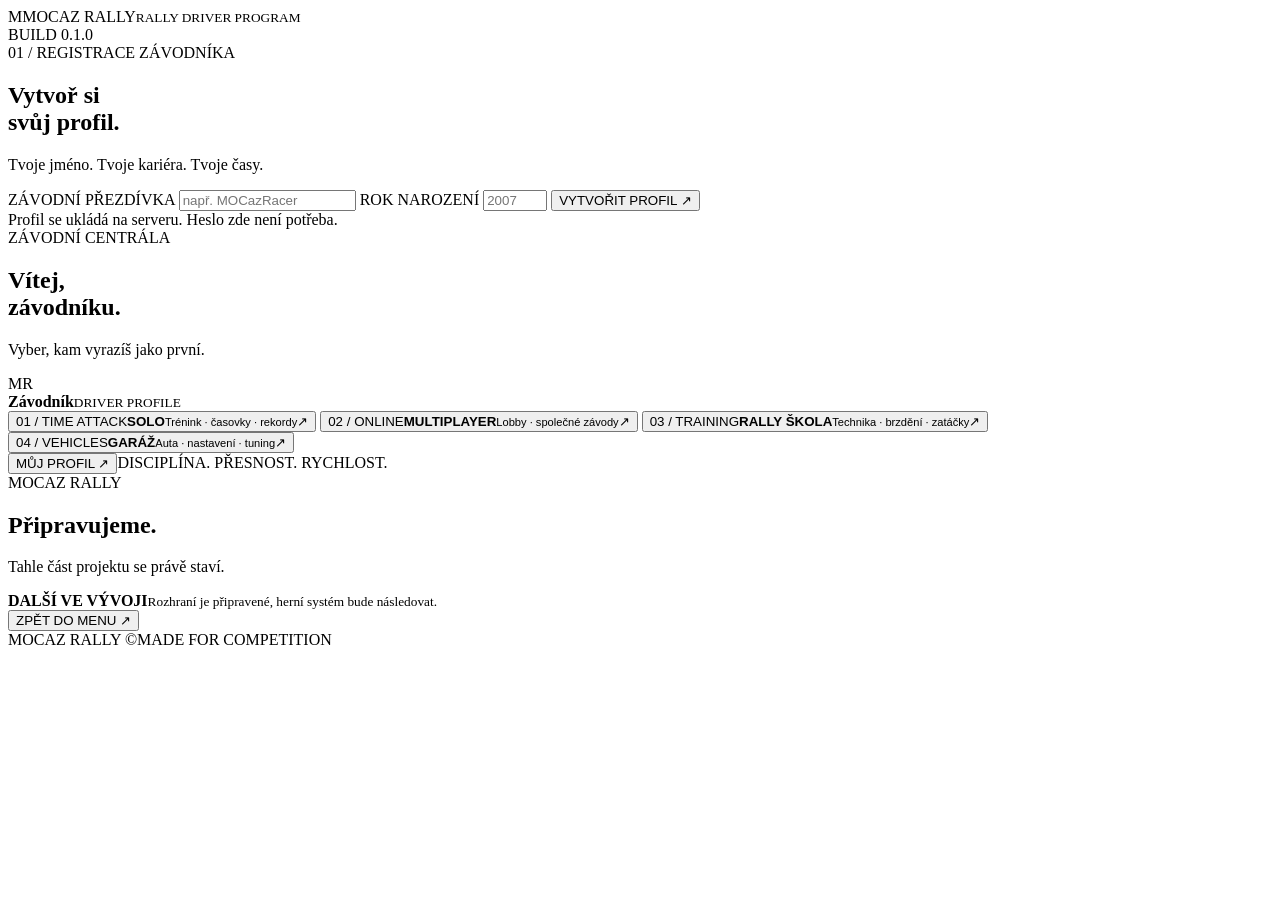
==== mta/mocaz_rally/ui/index.html @ 183ad8dd "Add Mocaz Rally profile and game mode interface" ====
<!doctype html>
<html lang="cs">
<head>
  <meta charset="utf-8">
  <meta name="viewport" content="width=device-width, initial-scale=1">
  <title>Mocaz Rally</title>
  <link rel="stylesheet" href="style.css">
</head>
<body>
  <div class="grain"></div>
  <main class="shell">
    <header class="topbar">
      <div class="brand"><span class="brand-mark">M</span><span>MOCAZ<span class="red"> RALLY</span><small>RALLY DRIVER PROGRAM</small></span></div>
      <div class="version" id="version">BUILD 0.1.0</div>
    </header>
    <section id="notice" class="notice hidden"></section>
    <section id="create" class="screen">
      <div class="eyebrow">01 / REGISTRACE ZÁVODNÍKA</div>
      <h1>Vytvoř si<br><span class="red">svůj profil.</span></h1>
      <p class="lead">Tvoje jméno. Tvoje kariéra. Tvoje časy.</p>
      <form id="profileForm">
        <label for="nickname">ZÁVODNÍ PŘEZDÍVKA</label>
        <input id="nickname" maxlength="24" minlength="3" placeholder="např. MOCazRacer" required>
        <label for="birthYear">ROK NAROZENÍ</label>
        <input id="birthYear" type="number" min="1900" max="2026" placeholder="2007" required>
        <button class="primary" type="submit">VYTVOŘIT PROFIL <span>↗</span></button>
      </form>
      <div class="footnote">Profil se ukládá na serveru. Heslo zde není potřeba.</div>
    </section>
    <section id="main" class="screen hidden">
      <div class="welcome"><div><div class="eyebrow">ZÁVODNÍ CENTRÁLA</div><h1>Vítej,<br><span class="red" id="welcomeName">závodníku.</span></h1><p class="lead">Vyber, kam vyrazíš jako první.</p></div><div class="profile-chip"><div class="avatar">MR</div><div><b id="profileName">Závodník</b><small id="profileMeta">DRIVER PROFILE</small></div></div></div>
      <div class="menu-grid">
        <button class="menu-card featured" data-action="solo"><span class="card-index">01 / TIME ATTACK</span><b>SOLO</b><small>Trénink · časovky · rekordy</small><span class="arrow">↗</span></button>
        <button class="menu-card" data-action="multiplayer"><span class="card-index">02 / ONLINE</span><b>MULTIPLAYER</b><small>Lobby · společné závody</small><span class="arrow">↗</span></button>
        <button class="menu-card" data-action="school"><span class="card-index">03 / TRAINING</span><b>RALLY ŠKOLA</b><small>Technika · brzdění · zatáčky</small><span class="arrow">↗</span></button>
        <button class="menu-card" data-action="garage"><span class="card-index">04 / VEHICLES</span><b>GARÁŽ</b><small>Auta · nastavení · tuning</small><span class="arrow">↗</span></button>
      </div>
      <footer class="main-footer"><button class="text-button" data-action="profile">MŮJ PROFIL ↗</button><span>DISCIPLÍNA. PŘESNOST. RYCHLOST.</span></footer>
    </section>
    <section id="section" class="screen hidden">
      <div class="eyebrow" id="sectionTag">MOCAZ RALLY</div>
      <h1 id="sectionTitle">Připravujeme.</h1>
      <p class="lead" id="sectionText">Tahle část projektu se právě staví.</p>
      <div class="coming"><span class="pulse"></span><div><b>DALŠÍ VE VÝVOJI</b><small>Rozhraní je připravené, herní systém bude následovat.</small></div></div>
      <button class="primary back" id="backButton">ZPĚT DO MENU <span>↗</span></button>
    </section>
    <div class="bottomline"><span>MOCAZ RALLY ©</span><span>MADE FOR COMPETITION</span></div>
  </main>
  <script src="app.js"></script>
</body>
</html>
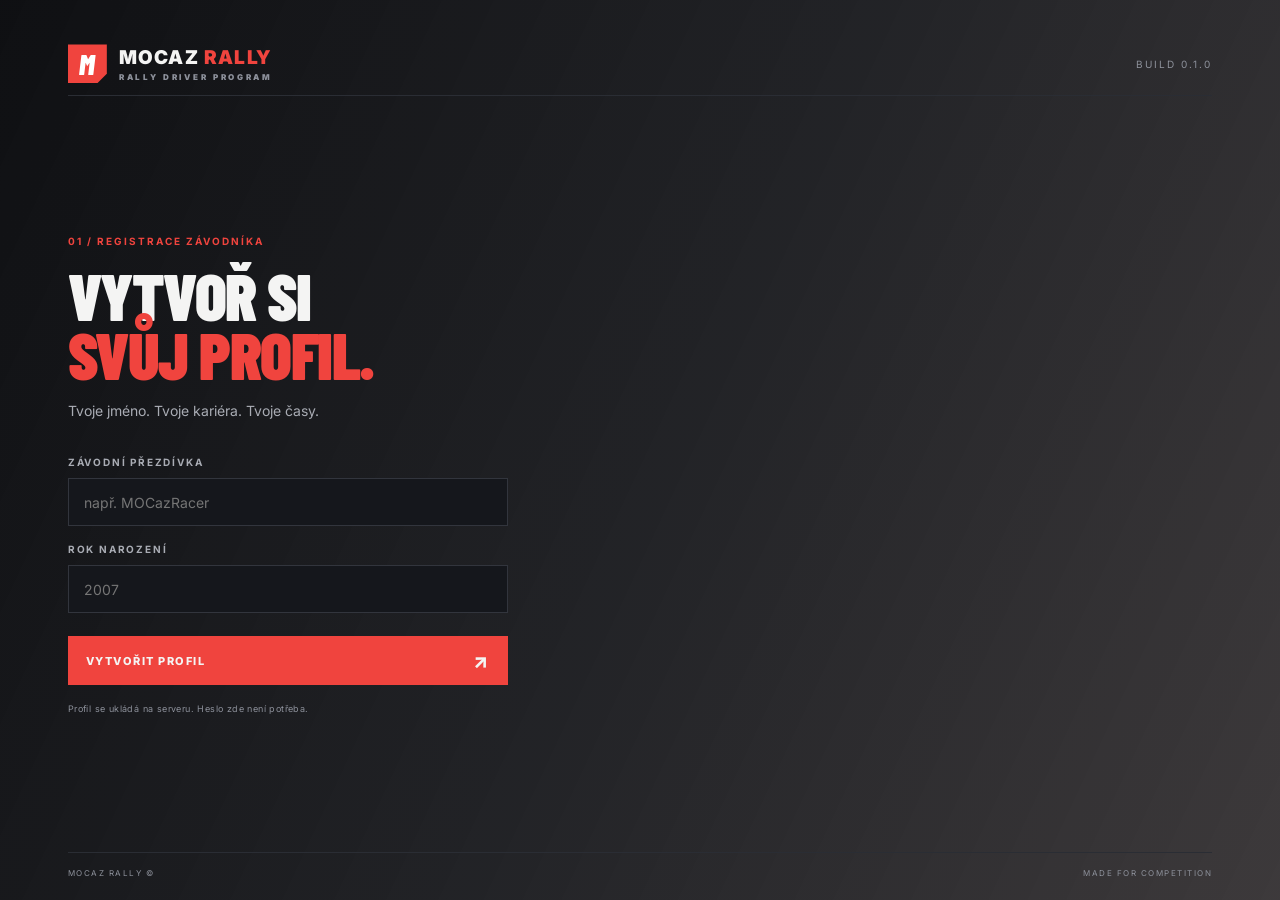
==== commit 5801cb35: "Add driver identity selection screen" ====
--- a/mta/mocaz_rally/ui/index.html
+++ b/mta/mocaz_rally/ui/index.html
@@ -27,6 +27,16 @@
       </form>
       <div class="footnote">Profil se ukládá na serveru. Heslo zde není potřeba.</div>
     </section>
+    <section id="driver" class="screen hidden">
+      <div class="eyebrow">02 / VÝBĚR ZÁVODNÍKA</div>
+      <h1>Jaký bude<br><span class="red">tvůj styl?</span></h1>
+      <p class="lead">Vyber si svou první závodnickou identitu.</p>
+      <div class="driver-grid">
+        <button class="driver-card" data-driver="rookie"><span class="number">01</span><b>ROOKIE</b><small>Začínám od nuly</small></button>
+        <button class="driver-card" data-driver="technician"><span class="number">02</span><b>TECHNIK</b><small>Čistota a nastavení</small></button>
+        <button class="driver-card" data-driver="showman"><span class="number">03</span><b>SHOWMAN</b><small>Jízda na hraně</small></button>
+      </div>
+    </section>
     <section id="main" class="screen hidden">
       <div class="welcome"><div><div class="eyebrow">ZÁVODNÍ CENTRÁLA</div><h1>Vítej,<br><span class="red" id="welcomeName">závodníku.</span></h1><p class="lead">Vyber, kam vyrazíš jako první.</p></div><div class="profile-chip"><div class="avatar">MR</div><div><b id="profileName">Závodník</b><small id="profileMeta">DRIVER PROFILE</small></div></div></div>
       <div class="menu-grid">
--- a/mta/mocaz_rally/ui/style.css
+++ b/mta/mocaz_rally/ui/style.css
@@ -0,0 +1,3 @@
+@import url('https://fonts.googleapis.com/css2?family=Barlow+Condensed:wght@400;500;600;700;800;900&family=Inter:wght@400;500;600;700&display=swap');
+:root{--bg:#0b0c0f;--panel:#14161b;--line:#2a2d34;--red:#f0443e;--white:#f4f4f3;--muted:#8d919b}
+*{box-sizing:border-box}html,body{margin:0;width:100%;height:100%;overflow:hidden;background:transparent;color:var(--white);font-family:Inter,Arial,sans-serif}.grain{position:fixed;inset:0;pointer-events:none;background:linear-gradient(115deg,rgba(7,8,11,.97),rgba(10,11,15,.90) 52%,rgba(18,14,16,.82));z-index:0}.shell{position:relative;z-index:1;width:100%;height:100%;padding:3.6vh 5.3vw 2.4vh;display:flex;flex-direction:column}.topbar{height:64px;display:flex;align-items:center;justify-content:space-between;border-bottom:1px solid var(--line);flex-shrink:0}.brand{display:flex;align-items:center;gap:12px;font-size:19px;font-weight:900;letter-spacing:1.2px}.brand-mark{display:grid;place-items:center;width:39px;height:39px;background:var(--red);color:white;font-family:'Barlow Condensed',sans-serif;font-size:28px;font-style:italic;clip-path:polygon(0 0,100% 0,100% 75%,75% 100%,0 100%)}.brand small{display:block;font-size:8px;letter-spacing:2.7px;color:var(--muted);margin-top:3px}.red{color:var(--red)}.version,.eyebrow,.card-index,.bottomline,.footnote{font-size:10px;letter-spacing:2px;color:var(--muted)}.screen{width:100%;max-width:1150px;margin:auto;animation:appear .25s ease}.hidden{display:none!important}.eyebrow{color:var(--red);font-weight:700;margin-bottom:18px}h1{font-family:'Barlow Condensed',Impact,sans-serif;font-size:clamp(50px,7.3vh,86px);line-height:.91;letter-spacing:-1.5px;text-transform:uppercase;margin:0 0 18px;font-weight:900}.lead{color:#a9acb4;font-size:14px;margin:0 0 30px}form{width:min(440px,100%);display:flex;flex-direction:column;gap:10px}label{font-size:10px;letter-spacing:1.8px;font-weight:700;color:#a9acb4;margin-top:7px}input{height:48px;background:#15171c;border:1px solid #32353d;color:white;padding:0 15px;font:14px Inter,Arial;outline:none}input:focus{border-color:var(--red)}button{font-family:Inter,Arial;cursor:pointer;color:var(--white)}.primary{margin-top:13px;height:49px;background:var(--red);border:0;padding:0 18px;text-align:left;font-weight:800;font-size:11px;letter-spacing:1.5px;display:flex;justify-content:space-between;align-items:center}.primary span{font-size:20px}.primary:hover{background:#ff5b53}.footnote{font-size:9px;letter-spacing:.4px;margin-top:18px}.menu-grid{display:grid;grid-template-columns:repeat(2,minmax(0,1fr));gap:12px}.menu-card{position:relative;text-align:left;background:rgba(20,22,27,.88);border:1px solid var(--line);padding:22px 24px;min-height:145px;transition:.15s}.menu-card:hover{border-color:var(--red);transform:translateY(-2px)}.welcome{display:flex;justify-content:space-between;align-items:end;gap:24px;margin-bottom:30px}.welcome h1{font-size:clamp(46px,6.3vh,72px)}.welcome .lead{margin-bottom:0}.profile-chip{display:flex;align-items:center;gap:12px;padding:12px 15px;border:1px solid var(--line);background:rgba(20,22,27,.8);min-width:220px}.avatar{width:38px;height:38px;display:grid;place-items:center;background:#272a31;color:var(--red);font-weight:900}.profile-chip b,.profile-chip small{display:block}.profile-chip b{font-size:12px}.profile-chip small{font-size:9px;color:var(--muted);letter-spacing:1px;margin-top:5px}.card-index{display:block;font-size:9px;margin-bottom:16px}.menu-card b{display:block;font-family:'Barlow Condensed',Impact,sans-serif;font-size:30px;letter-spacing:.7px}.menu-card small{display:block;color:var(--muted);font-size:11px;margin-top:8px}.menu-card.featured{background:linear-gradient(110deg,rgba(240,68,62,.16),rgba(20,22,27,.93) 70%);border-color:#6a302f}.arrow{position:absolute;right:22px;top:21px;color:var(--red);font-size:21px}.main-footer{display:flex;justify-content:space-between;align-items:center;margin-top:22px}.text-button{border:0;background:transparent;color:var(--white);font-size:10px;font-weight:700;letter-spacing:1.5px;padding:8px 0}.text-button:hover{color:var(--red)}.main-footer>span{font-size:9px;letter-spacing:1.5px;color:#686d77}.bottomline{height:26px;display:flex;justify-content:space-between;align-items:end;border-top:1px solid var(--line);font-size:8px;letter-spacing:1.5px}.coming{display:flex;gap:14px;align-items:center;border:1px solid var(--line);background:rgba(20,22,27,.7);padding:20px;width:min(520px,100%);margin:30px 0}.coming b,.coming small{display:block}.coming b{font-size:10px;letter-spacing:1.5px}.coming small{font-size:11px;color:var(--muted);margin-top:6px}.pulse{width:9px;height:9px;border-radius:50%;background:var(--red);box-shadow:0 0 16px #f0443e}.back{width:min(260px,100%)}.notice{position:fixed;z-index:5;top:85px;left:50%;transform:translateX(-50%);background:#321c1d;border:1px solid #8b3835;padding:13px 18px;font-size:12px;max-width:80%;box-shadow:0 12px 35px #0008}@keyframes appear{from{opacity:0;transform:translateY(6px)}to{opacity:1;transform:translateY(0)}}@media(max-width:850px){.shell{padding:2vh 4vw 1.8vh}.menu-grid{gap:8px}.menu-card{padding:15px;min-height:125px}.menu-card b{font-size:23px}.welcome{align-items:start;flex-direction:column}.profile-chip{display:none}.bottomline{font-size:7px}}
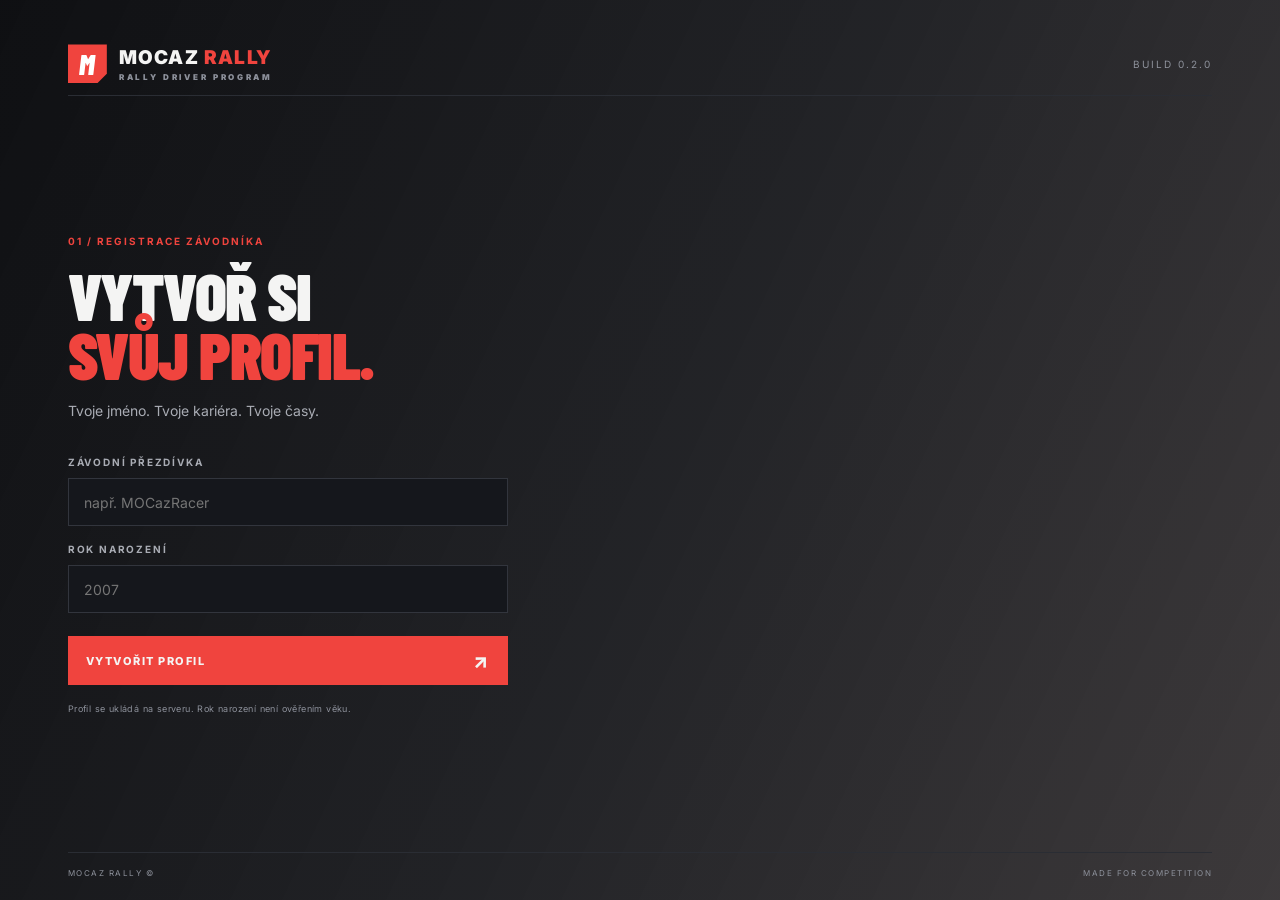
==== commit 89943170: "Build full Mocaz Rally game menus" ====
--- a/mta/mocaz_rally/ui/index.html
+++ b/mta/mocaz_rally/ui/index.html
@@ -1,61 +1,11 @@
 <!doctype html>
-<html lang="cs">
-<head>
-  <meta charset="utf-8">
-  <meta name="viewport" content="width=device-width, initial-scale=1">
-  <title>Mocaz Rally</title>
-  <link rel="stylesheet" href="style.css">
-</head>
-<body>
-  <div class="grain"></div>
-  <main class="shell">
-    <header class="topbar">
-      <div class="brand"><span class="brand-mark">M</span><span>MOCAZ<span class="red"> RALLY</span><small>RALLY DRIVER PROGRAM</small></span></div>
-      <div class="version" id="version">BUILD 0.1.0</div>
-    </header>
-    <section id="notice" class="notice hidden"></section>
-    <section id="create" class="screen">
-      <div class="eyebrow">01 / REGISTRACE ZÁVODNÍKA</div>
-      <h1>Vytvoř si<br><span class="red">svůj profil.</span></h1>
-      <p class="lead">Tvoje jméno. Tvoje kariéra. Tvoje časy.</p>
-      <form id="profileForm">
-        <label for="nickname">ZÁVODNÍ PŘEZDÍVKA</label>
-        <input id="nickname" maxlength="24" minlength="3" placeholder="např. MOCazRacer" required>
-        <label for="birthYear">ROK NAROZENÍ</label>
-        <input id="birthYear" type="number" min="1900" max="2026" placeholder="2007" required>
-        <button class="primary" type="submit">VYTVOŘIT PROFIL <span>↗</span></button>
-      </form>
-      <div class="footnote">Profil se ukládá na serveru. Heslo zde není potřeba.</div>
-    </section>
-    <section id="driver" class="screen hidden">
-      <div class="eyebrow">02 / VÝBĚR ZÁVODNÍKA</div>
-      <h1>Jaký bude<br><span class="red">tvůj styl?</span></h1>
-      <p class="lead">Vyber si svou první závodnickou identitu.</p>
-      <div class="driver-grid">
-        <button class="driver-card" data-driver="rookie"><span class="number">01</span><b>ROOKIE</b><small>Začínám od nuly</small></button>
-        <button class="driver-card" data-driver="technician"><span class="number">02</span><b>TECHNIK</b><small>Čistota a nastavení</small></button>
-        <button class="driver-card" data-driver="showman"><span class="number">03</span><b>SHOWMAN</b><small>Jízda na hraně</small></button>
-      </div>
-    </section>
-    <section id="main" class="screen hidden">
-      <div class="welcome"><div><div class="eyebrow">ZÁVODNÍ CENTRÁLA</div><h1>Vítej,<br><span class="red" id="welcomeName">závodníku.</span></h1><p class="lead">Vyber, kam vyrazíš jako první.</p></div><div class="profile-chip"><div class="avatar">MR</div><div><b id="profileName">Závodník</b><small id="profileMeta">DRIVER PROFILE</small></div></div></div>
-      <div class="menu-grid">
-        <button class="menu-card featured" data-action="solo"><span class="card-index">01 / TIME ATTACK</span><b>SOLO</b><small>Trénink · časovky · rekordy</small><span class="arrow">↗</span></button>
-        <button class="menu-card" data-action="multiplayer"><span class="card-index">02 / ONLINE</span><b>MULTIPLAYER</b><small>Lobby · společné závody</small><span class="arrow">↗</span></button>
-        <button class="menu-card" data-action="school"><span class="card-index">03 / TRAINING</span><b>RALLY ŠKOLA</b><small>Technika · brzdění · zatáčky</small><span class="arrow">↗</span></button>
-        <button class="menu-card" data-action="garage"><span class="card-index">04 / VEHICLES</span><b>GARÁŽ</b><small>Auta · nastavení · tuning</small><span class="arrow">↗</span></button>
-      </div>
-      <footer class="main-footer"><button class="text-button" data-action="profile">MŮJ PROFIL ↗</button><span>DISCIPLÍNA. PŘESNOST. RYCHLOST.</span></footer>
-    </section>
-    <section id="section" class="screen hidden">
-      <div class="eyebrow" id="sectionTag">MOCAZ RALLY</div>
-      <h1 id="sectionTitle">Připravujeme.</h1>
-      <p class="lead" id="sectionText">Tahle část projektu se právě staví.</p>
-      <div class="coming"><span class="pulse"></span><div><b>DALŠÍ VE VÝVOJI</b><small>Rozhraní je připravené, herní systém bude následovat.</small></div></div>
-      <button class="primary back" id="backButton">ZPĚT DO MENU <span>↗</span></button>
-    </section>
-    <div class="bottomline"><span>MOCAZ RALLY ©</span><span>MADE FOR COMPETITION</span></div>
-  </main>
-  <script src="app.js"></script>
-</body>
-</html>
+<html lang="cs"><head><meta charset="utf-8"><meta name="viewport" content="width=device-width,initial-scale=1"><title>Mocaz Rally</title><link rel="stylesheet" href="style.css"></head>
+<body><div class="grain"></div><main class="shell">
+<header class="topbar"><div class="brand"><span class="brand-mark">M</span><span>MOCAZ<span class="red"> RALLY</span><small>RALLY DRIVER PROGRAM</small></span></div><div class="version" id="version">BUILD 0.2.0</div></header>
+<section id="notice" class="notice hidden"></section>
+<section id="create" class="screen"><div class="eyebrow">01 / REGISTRACE ZÁVODNÍKA</div><h1>Vytvoř si<br><span class="red">svůj profil.</span></h1><p class="lead">Tvoje jméno. Tvoje kariéra. Tvoje časy.</p><form id="profileForm"><label for="nickname">ZÁVODNÍ PŘEZDÍVKA</label><input id="nickname" maxlength="24" minlength="3" placeholder="např. MOCazRacer" required><label for="birthYear">ROK NAROZENÍ</label><input id="birthYear" type="number" min="1900" max="2026" placeholder="2007" required><button class="primary" type="submit">VYTVOŘIT PROFIL <span>↗</span></button></form><div class="footnote">Profil se ukládá na serveru. Rok narození není ověřením věku.</div></section>
+<section id="driver" class="screen hidden"><div class="eyebrow">02 / VÝBĚR ZÁVODNÍKA</div><h1>Jaký bude<br><span class="red">tvůj styl?</span></h1><p class="lead">Vyber si svou první závodnickou identitu.</p><div class="driver-grid"><button class="driver-card" data-driver="rookie"><span class="number">01</span><b>ROOKIE</b><small>Začínám od nuly</small></button><button class="driver-card" data-driver="technician"><span class="number">02</span><b>TECHNIK</b><small>Čistota a nastavení</small></button><button class="driver-card" data-driver="showman"><span class="number">03</span><b>SHOWMAN</b><small>Jízda na hraně</small></button></div></section>
+<section id="main" class="screen hidden"><div class="welcome"><div><div class="eyebrow">ZÁVODNÍ CENTRÁLA</div><h1>Vítej,<br><span class="red" id="welcomeName">závodníku.</span></h1><p class="lead">Vyber, kam vyrazíš jako první.</p></div><div class="profile-chip"><div class="avatar">MR</div><div><b id="profileName">Závodník</b><small id="profileMeta">DRIVER PROFILE</small></div></div></div><div class="menu-grid"><button class="menu-card featured" data-action="solo"><span class="card-index">01 / TIME ATTACK</span><b>SOLO</b><small>Etapy · časovky · rekordy</small><span class="arrow">↗</span></button><button class="menu-card" data-action="multiplayer"><span class="card-index">02 / ONLINE</span><b>MULTIPLAYER</b><small>Lobby · společné závody</small><span class="arrow">↗</span></button><button class="menu-card" data-action="school"><span class="card-index">03 / TRAINING</span><b>RALLY ŠKOLA</b><small>Brzdění · zatáčky · stopa</small><span class="arrow">↗</span></button><button class="menu-card" data-action="garage"><span class="card-index">04 / VEHICLES</span><b>GARÁŽ</b><small>Auta · pohon · výkon</small><span class="arrow">↗</span></button></div><footer class="main-footer"><button class="text-button" data-action="profile">MŮJ PROFIL ↗</button><span>DISCIPLÍNA. PŘESNOST. RYCHLOST.</span></footer></section>
+<section id="game" class="screen hidden"><div class="eyebrow" id="gameTag">MOCAZ RALLY</div><h1 id="gameTitle">Vyber si etapu.</h1><p class="lead" id="gameLead">Připrav si auto a vyraz na trať.</p><div id="gameContent" class="game-content"></div><div class="button-row"><button class="secondary" id="backButton">← ZPĚT DO MENU</button><button class="secondary hidden" id="leaveLobbyButton">ODEJÍT Z LOBBY</button></div></section>
+<section id="raceOverlay" class="race-overlay hidden"><div class="race-label">MOCAZ RALLY / LIVE</div><div id="raceMessage">PŘIPRAV SE</div><small>BACKSPACE · UKONČIT JÍZDU</small></section>
+<div class="bottomline"><span>MOCAZ RALLY ©</span><span>MADE FOR COMPETITION</span></div></main><script src="app.js"></script></body></html>
--- a/mta/mocaz_rally/ui/style.css
+++ b/mta/mocaz_rally/ui/style.css
@@ -1,3 +1,3 @@
 @import url('https://fonts.googleapis.com/css2?family=Barlow+Condensed:wght@400;500;600;700;800;900&family=Inter:wght@400;500;600;700&display=swap');
 :root{--bg:#0b0c0f;--panel:#14161b;--line:#2a2d34;--red:#f0443e;--white:#f4f4f3;--muted:#8d919b}
-*{box-sizing:border-box}html,body{margin:0;width:100%;height:100%;overflow:hidden;background:transparent;color:var(--white);font-family:Inter,Arial,sans-serif}.grain{position:fixed;inset:0;pointer-events:none;background:linear-gradient(115deg,rgba(7,8,11,.97),rgba(10,11,15,.90) 52%,rgba(18,14,16,.82));z-index:0}.shell{position:relative;z-index:1;width:100%;height:100%;padding:3.6vh 5.3vw 2.4vh;display:flex;flex-direction:column}.topbar{height:64px;display:flex;align-items:center;justify-content:space-between;border-bottom:1px solid var(--line);flex-shrink:0}.brand{display:flex;align-items:center;gap:12px;font-size:19px;font-weight:900;letter-spacing:1.2px}.brand-mark{display:grid;place-items:center;width:39px;height:39px;background:var(--red);color:white;font-family:'Barlow Condensed',sans-serif;font-size:28px;font-style:italic;clip-path:polygon(0 0,100% 0,100% 75%,75% 100%,0 100%)}.brand small{display:block;font-size:8px;letter-spacing:2.7px;color:var(--muted);margin-top:3px}.red{color:var(--red)}.version,.eyebrow,.card-index,.bottomline,.footnote{font-size:10px;letter-spacing:2px;color:var(--muted)}.screen{width:100%;max-width:1150px;margin:auto;animation:appear .25s ease}.hidden{display:none!important}.eyebrow{color:var(--red);font-weight:700;margin-bottom:18px}h1{font-family:'Barlow Condensed',Impact,sans-serif;font-size:clamp(50px,7.3vh,86px);line-height:.91;letter-spacing:-1.5px;text-transform:uppercase;margin:0 0 18px;font-weight:900}.lead{color:#a9acb4;font-size:14px;margin:0 0 30px}form{width:min(440px,100%);display:flex;flex-direction:column;gap:10px}label{font-size:10px;letter-spacing:1.8px;font-weight:700;color:#a9acb4;margin-top:7px}input{height:48px;background:#15171c;border:1px solid #32353d;color:white;padding:0 15px;font:14px Inter,Arial;outline:none}input:focus{border-color:var(--red)}button{font-family:Inter,Arial;cursor:pointer;color:var(--white)}.primary{margin-top:13px;height:49px;background:var(--red);border:0;padding:0 18px;text-align:left;font-weight:800;font-size:11px;letter-spacing:1.5px;display:flex;justify-content:space-between;align-items:center}.primary span{font-size:20px}.primary:hover{background:#ff5b53}.footnote{font-size:9px;letter-spacing:.4px;margin-top:18px}.menu-grid{display:grid;grid-template-columns:repeat(2,minmax(0,1fr));gap:12px}.menu-card{position:relative;text-align:left;background:rgba(20,22,27,.88);border:1px solid var(--line);padding:22px 24px;min-height:145px;transition:.15s}.menu-card:hover{border-color:var(--red);transform:translateY(-2px)}.welcome{display:flex;justify-content:space-between;align-items:end;gap:24px;margin-bottom:30px}.welcome h1{font-size:clamp(46px,6.3vh,72px)}.welcome .lead{margin-bottom:0}.profile-chip{display:flex;align-items:center;gap:12px;padding:12px 15px;border:1px solid var(--line);background:rgba(20,22,27,.8);min-width:220px}.avatar{width:38px;height:38px;display:grid;place-items:center;background:#272a31;color:var(--red);font-weight:900}.profile-chip b,.profile-chip small{display:block}.profile-chip b{font-size:12px}.profile-chip small{font-size:9px;color:var(--muted);letter-spacing:1px;margin-top:5px}.card-index{display:block;font-size:9px;margin-bottom:16px}.menu-card b{display:block;font-family:'Barlow Condensed',Impact,sans-serif;font-size:30px;letter-spacing:.7px}.menu-card small{display:block;color:var(--muted);font-size:11px;margin-top:8px}.menu-card.featured{background:linear-gradient(110deg,rgba(240,68,62,.16),rgba(20,22,27,.93) 70%);border-color:#6a302f}.arrow{position:absolute;right:22px;top:21px;color:var(--red);font-size:21px}.main-footer{display:flex;justify-content:space-between;align-items:center;margin-top:22px}.text-button{border:0;background:transparent;color:var(--white);font-size:10px;font-weight:700;letter-spacing:1.5px;padding:8px 0}.text-button:hover{color:var(--red)}.main-footer>span{font-size:9px;letter-spacing:1.5px;color:#686d77}.bottomline{height:26px;display:flex;justify-content:space-between;align-items:end;border-top:1px solid var(--line);font-size:8px;letter-spacing:1.5px}.coming{display:flex;gap:14px;align-items:center;border:1px solid var(--line);background:rgba(20,22,27,.7);padding:20px;width:min(520px,100%);margin:30px 0}.coming b,.coming small{display:block}.coming b{font-size:10px;letter-spacing:1.5px}.coming small{font-size:11px;color:var(--muted);margin-top:6px}.pulse{width:9px;height:9px;border-radius:50%;background:var(--red);box-shadow:0 0 16px #f0443e}.back{width:min(260px,100%)}.notice{position:fixed;z-index:5;top:85px;left:50%;transform:translateX(-50%);background:#321c1d;border:1px solid #8b3835;padding:13px 18px;font-size:12px;max-width:80%;box-shadow:0 12px 35px #0008}@keyframes appear{from{opacity:0;transform:translateY(6px)}to{opacity:1;transform:translateY(0)}}@media(max-width:850px){.shell{padding:2vh 4vw 1.8vh}.menu-grid{gap:8px}.menu-card{padding:15px;min-height:125px}.menu-card b{font-size:23px}.welcome{align-items:start;flex-direction:column}.profile-chip{display:none}.bottomline{font-size:7px}}
+*{box-sizing:border-box}html,body{margin:0;width:100%;height:100%;overflow:hidden;background:transparent;color:var(--white);font-family:Inter,Arial,sans-serif}.grain{position:fixed;inset:0;pointer-events:none;background:linear-gradient(115deg,rgba(7,8,11,.97),rgba(10,11,15,.90) 52%,rgba(18,14,16,.82));z-index:0}.shell{position:relative;z-index:1;width:100%;height:100%;padding:3.6vh 5.3vw 2.4vh;display:flex;flex-direction:column}.topbar{height:64px;display:flex;align-items:center;justify-content:space-between;border-bottom:1px solid var(--line);flex-shrink:0}.brand{display:flex;align-items:center;gap:12px;font-size:19px;font-weight:900;letter-spacing:1.2px}.brand-mark{display:grid;place-items:center;width:39px;height:39px;background:var(--red);color:white;font-family:'Barlow Condensed',sans-serif;font-size:28px;font-style:italic;clip-path:polygon(0 0,100% 0,100% 75%,75% 100%,0 100%)}.brand small{display:block;font-size:8px;letter-spacing:2.7px;color:var(--muted);margin-top:3px}.red{color:var(--red)}.version,.eyebrow,.card-index,.bottomline,.footnote{font-size:10px;letter-spacing:2px;color:var(--muted)}.screen{width:100%;max-width:1150px;margin:auto;animation:appear .25s ease}.hidden{display:none!important}.eyebrow{color:var(--red);font-weight:700;margin-bottom:18px}h1{font-family:'Barlow Condensed',Impact,sans-serif;font-size:clamp(50px,7.3vh,86px);line-height:.91;letter-spacing:-1.5px;text-transform:uppercase;margin:0 0 18px;font-weight:900}.lead{color:#a9acb4;font-size:14px;margin:0 0 30px}form{width:min(440px,100%);display:flex;flex-direction:column;gap:10px}label{font-size:10px;letter-spacing:1.8px;font-weight:700;color:#a9acb4;margin-top:7px}input{height:48px;background:#15171c;border:1px solid #32353d;color:white;padding:0 15px;font:14px Inter,Arial;outline:none}input:focus{border-color:var(--red)}button{font-family:Inter,Arial;cursor:pointer;color:var(--white)}.primary{margin-top:13px;height:49px;background:var(--red);border:0;padding:0 18px;text-align:left;font-weight:800;font-size:11px;letter-spacing:1.5px;display:flex;justify-content:space-between;align-items:center}.primary span{font-size:20px}.primary:hover{background:#ff5b53}.footnote{font-size:9px;letter-spacing:.4px;margin-top:18px}.driver-grid{display:grid;grid-template-columns:repeat(3,minmax(0,1fr));gap:12px}.driver-card{position:relative;text-align:left;background:rgba(20,22,27,.88);border:1px solid var(--line);padding:23px;min-height:135px;transition:.15s}.driver-card:hover{border-color:var(--red);transform:translateY(-2px)}.driver-card .number{display:block;color:var(--red);font-size:10px;letter-spacing:2px;margin-bottom:26px}.driver-card b{display:block;font-family:"Barlow Condensed",Impact,sans-serif;font-size:28px;letter-spacing:.7px}.driver-card small{display:block;color:var(--muted);font-size:11px;margin-top:8px}.menu-grid{display:grid;grid-template-columns:repeat(2,minmax(0,1fr));gap:12px}.menu-card{position:relative;text-align:left;background:rgba(20,22,27,.88);border:1px solid var(--line);padding:22px 24px;min-height:145px;transition:.15s}.menu-card:hover{border-color:var(--red);transform:translateY(-2px)}.welcome{display:flex;justify-content:space-between;align-items:end;gap:24px;margin-bottom:30px}.welcome h1{font-size:clamp(46px,6.3vh,72px)}.welcome .lead{margin-bottom:0}.profile-chip{display:flex;align-items:center;gap:12px;padding:12px 15px;border:1px solid var(--line);background:rgba(20,22,27,.8);min-width:220px}.avatar{width:38px;height:38px;display:grid;place-items:center;background:#272a31;color:var(--red);font-weight:900}.profile-chip b,.profile-chip small{display:block}.profile-chip b{font-size:12px}.profile-chip small{font-size:9px;color:var(--muted);letter-spacing:1px;margin-top:5px}.card-index{display:block;font-size:9px;margin-bottom:16px}.menu-card b{display:block;font-family:'Barlow Condensed',Impact,sans-serif;font-size:30px;letter-spacing:.7px}.menu-card small{display:block;color:var(--muted);font-size:11px;margin-top:8px}.menu-card.featured{background:linear-gradient(110deg,rgba(240,68,62,.16),rgba(20,22,27,.93) 70%);border-color:#6a302f}.arrow{position:absolute;right:22px;top:21px;color:var(--red);font-size:21px}.main-footer{display:flex;justify-content:space-between;align-items:center;margin-top:22px}.text-button{border:0;background:transparent;color:var(--white);font-size:10px;font-weight:700;letter-spacing:1.5px;padding:8px 0}.text-button:hover{color:var(--red)}.main-footer>span{font-size:9px;letter-spacing:1.5px;color:#686d77}.bottomline{height:26px;display:flex;justify-content:space-between;align-items:end;border-top:1px solid var(--line);font-size:8px;letter-spacing:1.5px}.coming{display:flex;gap:14px;align-items:center;border:1px solid var(--line);background:rgba(20,22,27,.7);padding:20px;width:min(520px,100%);margin:30px 0}.coming b,.coming small{display:block}.coming b{font-size:10px;letter-spacing:1.5px}.coming small{font-size:11px;color:var(--muted);margin-top:6px}.pulse{width:9px;height:9px;border-radius:50%;background:var(--red);box-shadow:0 0 16px #f0443e}.back{width:min(260px,100%)}.notice{position:fixed;z-index:5;top:85px;left:50%;transform:translateX(-50%);background:#321c1d;border:1px solid #8b3835;padding:13px 18px;font-size:12px;max-width:80%;box-shadow:0 12px 35px #0008}@keyframes appear{from{opacity:0;transform:translateY(6px)}to{opacity:1;transform:translateY(0)}}@media(max-width:850px){.shell{padding:2vh 4vw 1.8vh}.driver-grid{grid-template-columns:1fr}.driver-card{min-height:95px;padding:14px}.driver-card .number{margin-bottom:10px}.menu-grid{gap:8px}.menu-card{padding:15px;min-height:125px}.menu-card b{font-size:23px}.welcome{align-items:start;flex-direction:column}.profile-chip{display:none}.bottomline{font-size:7px}}
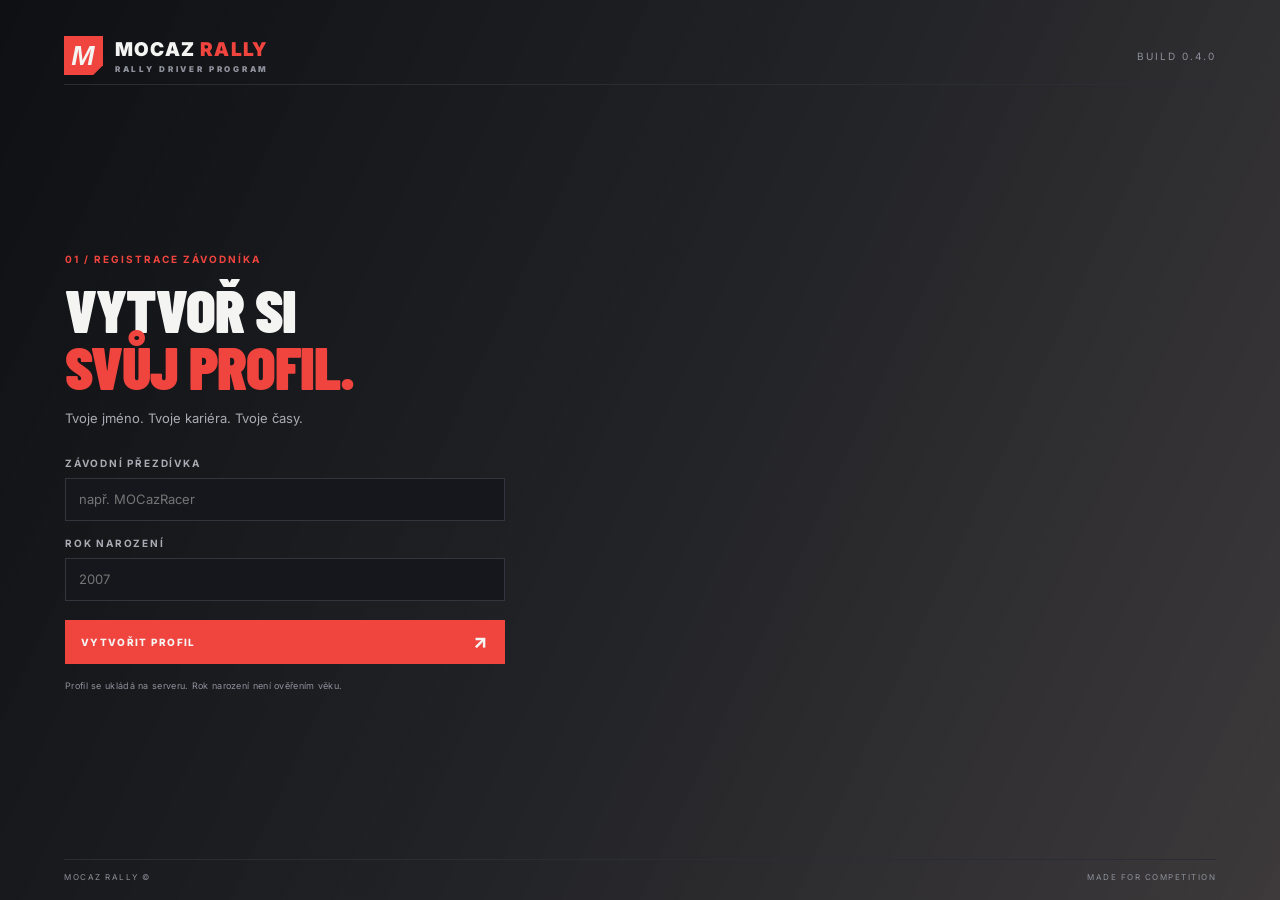
==== commit e6bc2418: "Update Mocaz Rally 0.4.0 metadata and UI" ====
--- a/mta/mocaz_rally/ui/index.html
+++ b/mta/mocaz_rally/ui/index.html
@@ -1,9 +1,9 @@
 <!doctype html>
 <html lang="cs"><head><meta charset="utf-8"><meta name="viewport" content="width=device-width,initial-scale=1"><title>Mocaz Rally</title><link rel="stylesheet" href="style.css"></head>
 <body><div class="grain"></div><main class="shell">
-<header class="topbar"><div class="brand"><span class="brand-mark">M</span><span>MOCAZ<span class="red"> RALLY</span><small>RALLY DRIVER PROGRAM</small></span></div><div class="version" id="version">BUILD 0.2.0</div></header>
+<header class="topbar"><div class="brand"><span class="brand-mark">M</span><span>MOCAZ<span class="red"> RALLY</span><small>RALLY DRIVER PROGRAM</small></span></div><div class="version" id="version">BUILD 0.4.0</div></header>
 <section id="notice" class="notice hidden"></section>
-<section id="create" class="screen"><div class="eyebrow">01 / REGISTRACE ZÁVODNÍKA</div><h1>Vytvoř si<br><span class="red">svůj profil.</span></h1><p class="lead">Tvoje jméno. Tvoje kariéra. Tvoje časy.</p><form id="profileForm"><label for="nickname">ZÁVODNÍ PŘEZDÍVKA</label><input id="nickname" maxlength="24" minlength="3" placeholder="např. MOCazRacer" required><label for="birthYear">ROK NAROZENÍ</label><input id="birthYear" type="number" min="1900" max="2026" placeholder="2007" required><button class="primary" type="submit">VYTVOŘIT PROFIL <span>↗</span></button></form><div class="footnote">Profil se ukládá na serveru. Rok narození není ověřením věku.</div></section>
+<section id="create" class="screen"><div class="eyebrow">01 / REGISTRACE ZÁVODNÍKA</div><h1>Vytvoř si<br><span class="red">svůj profil.</span></h1><p class="lead">Tvoje jméno. Tvoje kariéra. Tvoje časy.</p><form id="profileForm"><label for="nickname">ZÁVODNÍ PŘEZDÍVKA</label><input id="nickname" maxlength="24" minlength="3" placeholder="např. MOCazRacer" required><label for="birthYear">ROK NAROZENÍ</label><input id="birthYear" type="number" min="1900" max="2027" placeholder="2007" required><button class="primary" type="submit">VYTVOŘIT PROFIL <span>↗</span></button></form><div class="footnote">Profil se ukládá na serveru. Rok narození není ověřením věku.</div></section>
 <section id="driver" class="screen hidden"><div class="eyebrow">02 / VÝBĚR ZÁVODNÍKA</div><h1>Jaký bude<br><span class="red">tvůj styl?</span></h1><p class="lead">Vyber si svou první závodnickou identitu.</p><div class="driver-grid"><button class="driver-card" data-driver="rookie"><span class="number">01</span><b>ROOKIE</b><small>Začínám od nuly</small></button><button class="driver-card" data-driver="technician"><span class="number">02</span><b>TECHNIK</b><small>Čistota a nastavení</small></button><button class="driver-card" data-driver="showman"><span class="number">03</span><b>SHOWMAN</b><small>Jízda na hraně</small></button></div></section>
 <section id="main" class="screen hidden"><div class="welcome"><div><div class="eyebrow">ZÁVODNÍ CENTRÁLA</div><h1>Vítej,<br><span class="red" id="welcomeName">závodníku.</span></h1><p class="lead">Vyber, kam vyrazíš jako první.</p></div><div class="profile-chip"><div class="avatar">MR</div><div><b id="profileName">Závodník</b><small id="profileMeta">DRIVER PROFILE</small></div></div></div><div class="menu-grid"><button class="menu-card featured" data-action="solo"><span class="card-index">01 / TIME ATTACK</span><b>SOLO</b><small>Etapy · časovky · rekordy</small><span class="arrow">↗</span></button><button class="menu-card" data-action="multiplayer"><span class="card-index">02 / ONLINE</span><b>MULTIPLAYER</b><small>Lobby · společné závody</small><span class="arrow">↗</span></button><button class="menu-card" data-action="school"><span class="card-index">03 / TRAINING</span><b>RALLY ŠKOLA</b><small>Brzdění · zatáčky · stopa</small><span class="arrow">↗</span></button><button class="menu-card" data-action="garage"><span class="card-index">04 / VEHICLES</span><b>GARÁŽ</b><small>Auta · pohon · výkon</small><span class="arrow">↗</span></button></div><footer class="main-footer"><button class="text-button" data-action="profile">MŮJ PROFIL ↗</button><span>DISCIPLÍNA. PŘESNOST. RYCHLOST.</span></footer></section>
 <section id="game" class="screen hidden"><div class="eyebrow" id="gameTag">MOCAZ RALLY</div><h1 id="gameTitle">Vyber si etapu.</h1><p class="lead" id="gameLead">Připrav si auto a vyraz na trať.</p><div id="gameContent" class="game-content"></div><div class="button-row"><button class="secondary" id="backButton">← ZPĚT DO MENU</button><button class="secondary hidden" id="leaveLobbyButton">ODEJÍT Z LOBBY</button></div></section>
--- a/mta/mocaz_rally/ui/style.css
+++ b/mta/mocaz_rally/ui/style.css
@@ -1,3 +1,4 @@
 @import url('https://fonts.googleapis.com/css2?family=Barlow+Condensed:wght@400;500;600;700;800;900&family=Inter:wght@400;500;600;700&display=swap');
-:root{--bg:#0b0c0f;--panel:#14161b;--line:#2a2d34;--red:#f0443e;--white:#f4f4f3;--muted:#8d919b}
-*{box-sizing:border-box}html,body{margin:0;width:100%;height:100%;overflow:hidden;background:transparent;color:var(--white);font-family:Inter,Arial,sans-serif}.grain{position:fixed;inset:0;pointer-events:none;background:linear-gradient(115deg,rgba(7,8,11,.97),rgba(10,11,15,.90) 52%,rgba(18,14,16,.82));z-index:0}.shell{position:relative;z-index:1;width:100%;height:100%;padding:3.6vh 5.3vw 2.4vh;display:flex;flex-direction:column}.topbar{height:64px;display:flex;align-items:center;justify-content:space-between;border-bottom:1px solid var(--line);flex-shrink:0}.brand{display:flex;align-items:center;gap:12px;font-size:19px;font-weight:900;letter-spacing:1.2px}.brand-mark{display:grid;place-items:center;width:39px;height:39px;background:var(--red);color:white;font-family:'Barlow Condensed',sans-serif;font-size:28px;font-style:italic;clip-path:polygon(0 0,100% 0,100% 75%,75% 100%,0 100%)}.brand small{display:block;font-size:8px;letter-spacing:2.7px;color:var(--muted);margin-top:3px}.red{color:var(--red)}.version,.eyebrow,.card-index,.bottomline,.footnote{font-size:10px;letter-spacing:2px;color:var(--muted)}.screen{width:100%;max-width:1150px;margin:auto;animation:appear .25s ease}.hidden{display:none!important}.eyebrow{color:var(--red);font-weight:700;margin-bottom:18px}h1{font-family:'Barlow Condensed',Impact,sans-serif;font-size:clamp(50px,7.3vh,86px);line-height:.91;letter-spacing:-1.5px;text-transform:uppercase;margin:0 0 18px;font-weight:900}.lead{color:#a9acb4;font-size:14px;margin:0 0 30px}form{width:min(440px,100%);display:flex;flex-direction:column;gap:10px}label{font-size:10px;letter-spacing:1.8px;font-weight:700;color:#a9acb4;margin-top:7px}input{height:48px;background:#15171c;border:1px solid #32353d;color:white;padding:0 15px;font:14px Inter,Arial;outline:none}input:focus{border-color:var(--red)}button{font-family:Inter,Arial;cursor:pointer;color:var(--white)}.primary{margin-top:13px;height:49px;background:var(--red);border:0;padding:0 18px;text-align:left;font-weight:800;font-size:11px;letter-spacing:1.5px;display:flex;justify-content:space-between;align-items:center}.primary span{font-size:20px}.primary:hover{background:#ff5b53}.footnote{font-size:9px;letter-spacing:.4px;margin-top:18px}.driver-grid{display:grid;grid-template-columns:repeat(3,minmax(0,1fr));gap:12px}.driver-card{position:relative;text-align:left;background:rgba(20,22,27,.88);border:1px solid var(--line);padding:23px;min-height:135px;transition:.15s}.driver-card:hover{border-color:var(--red);transform:translateY(-2px)}.driver-card .number{display:block;color:var(--red);font-size:10px;letter-spacing:2px;margin-bottom:26px}.driver-card b{display:block;font-family:"Barlow Condensed",Impact,sans-serif;font-size:28px;letter-spacing:.7px}.driver-card small{display:block;color:var(--muted);font-size:11px;margin-top:8px}.menu-grid{display:grid;grid-template-columns:repeat(2,minmax(0,1fr));gap:12px}.menu-card{position:relative;text-align:left;background:rgba(20,22,27,.88);border:1px solid var(--line);padding:22px 24px;min-height:145px;transition:.15s}.menu-card:hover{border-color:var(--red);transform:translateY(-2px)}.welcome{display:flex;justify-content:space-between;align-items:end;gap:24px;margin-bottom:30px}.welcome h1{font-size:clamp(46px,6.3vh,72px)}.welcome .lead{margin-bottom:0}.profile-chip{display:flex;align-items:center;gap:12px;padding:12px 15px;border:1px solid var(--line);background:rgba(20,22,27,.8);min-width:220px}.avatar{width:38px;height:38px;display:grid;place-items:center;background:#272a31;color:var(--red);font-weight:900}.profile-chip b,.profile-chip small{display:block}.profile-chip b{font-size:12px}.profile-chip small{font-size:9px;color:var(--muted);letter-spacing:1px;margin-top:5px}.card-index{display:block;font-size:9px;margin-bottom:16px}.menu-card b{display:block;font-family:'Barlow Condensed',Impact,sans-serif;font-size:30px;letter-spacing:.7px}.menu-card small{display:block;color:var(--muted);font-size:11px;margin-top:8px}.menu-card.featured{background:linear-gradient(110deg,rgba(240,68,62,.16),rgba(20,22,27,.93) 70%);border-color:#6a302f}.arrow{position:absolute;right:22px;top:21px;color:var(--red);font-size:21px}.main-footer{display:flex;justify-content:space-between;align-items:center;margin-top:22px}.text-button{border:0;background:transparent;color:var(--white);font-size:10px;font-weight:700;letter-spacing:1.5px;padding:8px 0}.text-button:hover{color:var(--red)}.main-footer>span{font-size:9px;letter-spacing:1.5px;color:#686d77}.bottomline{height:26px;display:flex;justify-content:space-between;align-items:end;border-top:1px solid var(--line);font-size:8px;letter-spacing:1.5px}.coming{display:flex;gap:14px;align-items:center;border:1px solid var(--line);background:rgba(20,22,27,.7);padding:20px;width:min(520px,100%);margin:30px 0}.coming b,.coming small{display:block}.coming b{font-size:10px;letter-spacing:1.5px}.coming small{font-size:11px;color:var(--muted);margin-top:6px}.pulse{width:9px;height:9px;border-radius:50%;background:var(--red);box-shadow:0 0 16px #f0443e}.back{width:min(260px,100%)}.notice{position:fixed;z-index:5;top:85px;left:50%;transform:translateX(-50%);background:#321c1d;border:1px solid #8b3835;padding:13px 18px;font-size:12px;max-width:80%;box-shadow:0 12px 35px #0008}@keyframes appear{from{opacity:0;transform:translateY(6px)}to{opacity:1;transform:translateY(0)}}@media(max-width:850px){.shell{padding:2vh 4vw 1.8vh}.driver-grid{grid-template-columns:1fr}.driver-card{min-height:95px;padding:14px}.driver-card .number{margin-bottom:10px}.menu-grid{gap:8px}.menu-card{padding:15px;min-height:125px}.menu-card b{font-size:23px}.welcome{align-items:start;flex-direction:column}.profile-chip{display:none}.bottomline{font-size:7px}}
+:root{--line:#2a2d34;--red:#f0443e;--white:#f4f4f3;--muted:#8d919b}*{box-sizing:border-box}html,body{margin:0;width:100%;height:100%;overflow:hidden;background:transparent;color:var(--white);font-family:Inter,Arial,sans-serif}.grain{position:fixed;inset:0;pointer-events:none;background:linear-gradient(115deg,rgba(7,8,11,.97),rgba(10,11,15,.90) 52%,rgba(18,14,16,.82));z-index:0}.shell{position:relative;z-index:1;width:100%;height:100%;padding:3vh 5vw 2vh;display:flex;flex-direction:column}.topbar{height:58px;display:flex;align-items:center;justify-content:space-between;border-bottom:1px solid var(--line);flex-shrink:0}.brand{display:flex;align-items:center;gap:12px;font-size:19px;font-weight:900;letter-spacing:1.2px}.brand-mark{display:grid;place-items:center;width:39px;height:39px;background:var(--red);font-size:28px;font-style:italic;clip-path:polygon(0 0,100% 0,100% 75%,75% 100%,0 100%)}.brand small{display:block;font-size:8px;letter-spacing:2.7px;color:var(--muted);margin-top:3px}.red{color:var(--red)}.version,.eyebrow,.card-index,.bottomline,.footnote{font-size:10px;letter-spacing:2px;color:var(--muted)}.screen{width:100%;max-width:1150px;margin:auto;animation:appear .2s ease}.hidden{display:none!important}.eyebrow{color:var(--red);font-weight:700;margin-bottom:16px}h1{font-family:'Barlow Condensed',Impact,sans-serif;font-size:clamp(45px,6.8vh,82px);line-height:.92;letter-spacing:-1px;text-transform:uppercase;margin:0 0 16px;font-weight:900}.lead{color:#a9acb4;font-size:13px;margin:0 0 24px}form{width:min(440px,100%);display:flex;flex-direction:column;gap:9px}label{font-size:10px;letter-spacing:1.8px;font-weight:700;color:#a9acb4;margin-top:7px}input,select{height:43px;width:100%;background:#15171c;border:1px solid #32353d;color:white;padding:0 13px;font:13px Inter,Arial;outline:none}input:focus,select:focus{border-color:var(--red)}button{font-family:Inter,Arial;cursor:pointer;color:var(--white)}.primary,.secondary{min-height:44px;background:var(--red);border:0;padding:0 16px;text-align:left;font-weight:800;font-size:10px;letter-spacing:1.3px;display:flex;justify-content:space-between;align-items:center}.primary{margin-top:10px}.primary span{font-size:19px}.primary:hover{background:#ff5b53}.secondary{background:#202229;border:1px solid #373a43}.secondary:hover{border-color:var(--red)}.footnote{font-size:9px;letter-spacing:.3px;margin-top:16px}.driver-grid{display:grid;grid-template-columns:repeat(3,minmax(0,1fr));gap:12px}.driver-card,.menu-card,.choice-card{position:relative;text-align:left;background:rgba(20,22,27,.9);border:1px solid var(--line);padding:20px;transition:.15s}.driver-card{min-height:125px}.driver-card:hover,.menu-card:hover,.choice-card:hover{border-color:var(--red);transform:translateY(-2px)}.driver-card .number{display:block;color:var(--red);font-size:10px;letter-spacing:2px;margin-bottom:20px}.driver-card b,.menu-card b,.choice-card b{display:block;font-family:'Barlow Condensed',Impact,sans-serif;font-size:26px}.driver-card small,.menu-card small,.choice-card small{display:block;color:var(--muted);font-size:10px;margin-top:7px}.welcome{display:flex;justify-content:space-between;align-items:end;gap:24px;margin-bottom:24px}.welcome h1{font-size:clamp(43px,5.7vh,68px)}.welcome .lead{margin-bottom:0}.profile-chip{display:flex;align-items:center;gap:12px;padding:11px 14px;border:1px solid var(--line);background:#14161bcc;min-width:210px}.avatar{width:36px;height:36px;display:grid;place-items:center;background:#272a31;color:var(--red);font-weight:900}.profile-chip b,.profile-chip small{display:block}.profile-chip b{font-size:12px}.profile-chip small{font-size:9px;color:var(--muted);letter-spacing:.7px;margin-top:5px}.menu-grid{display:grid;grid-template-columns:repeat(2,minmax(0,1fr));gap:10px}.menu-card{min-height:120px;padding:17px 21px}.menu-card.featured{background:linear-gradient(110deg,#f0443e26,#14161bed 70%);border-color:#6a302f}.card-index{display:block;font-size:8px;margin-bottom:11px}.menu-card b{font-size:27px}.arrow{position:absolute;right:18px;top:17px;color:var(--red);font-size:20px}.main-footer,.button-row{display:flex;justify-content:space-between;align-items:center;gap:12px;margin-top:17px}.text-button{border:0;background:transparent;font-size:10px;font-weight:700;letter-spacing:1.5px;padding:8px 0}.main-footer>span{font-size:8px;letter-spacing:1.5px;color:#686d77}.bottomline{height:23px;display:flex;justify-content:space-between;align-items:end;border-top:1px solid var(--line);font-size:8px;letter-spacing:1.5px}.notice{position:fixed;z-index:5;top:78px;left:50%;transform:translateX(-50%);background:#321c1d;border:1px solid #8b3835;padding:12px 17px;font-size:12px;max-width:80%;box-shadow:0 12px 35px #0008}.game-content{display:grid;grid-template-columns:repeat(2,minmax(0,1fr));gap:9px;max-height:42vh;overflow:auto;padding:2px}.choice-card{min-height:85px;padding:15px}.choice-card b{font-size:22px}.choice-card .tag{font-size:8px;color:var(--red);letter-spacing:1.5px}.choice-card button{margin-top:12px;width:100%;height:34px;background:#2a2d34;border:1px solid #444852;font-size:9px;font-weight:700;letter-spacing:1px}.choice-card button:hover{background:var(--red);border-color:var(--red)}.lobby-box{grid-column:1/-1;padding:18px;border:1px solid var(--line);background:#14161bcc}.lobby-box h3{margin:0 0 12px;font-family:'Barlow Condensed',Impact,sans-serif;font-size:25px}.member{padding:8px 0;border-bottom:1px solid var(--line);font-size:12px}.member:last-child{border-bottom:0}.inline-controls{display:flex;gap:8px;flex-wrap:wrap;margin-top:14px}.inline-controls button{padding:11px 13px;background:#272a31;border:1px solid #454954;font-size:9px;font-weight:800;letter-spacing:1px}.inline-controls button.primary-small{background:var(--red);border-color:var(--red)}.race-overlay{position:fixed;z-index:10;left:4vw;top:5vh;padding:12px 16px;background:#08090bd9;border-left:3px solid var(--red);min-width:240px;pointer-events:none}.race-label{font-size:8px;color:var(--red);letter-spacing:2px}.race-overlay #raceMessage{font-family:'Barlow Condensed',Impact,sans-serif;font-size:27px;font-weight:800;margin:6px 0}.race-overlay small{font-size:8px;color:var(--muted);letter-spacing:1px}@keyframes appear{from{opacity:0;transform:translateY(5px)}to{opacity:1;transform:translateY(0)}}@media(max-width:800px){.shell{padding:2vh 4vw 1.5vh}.driver-grid{grid-template-columns:1fr}.driver-card{min-height:75px;padding:12px}.driver-card .number{margin-bottom:8px}.menu-card{padding:13px;min-height:105px}.menu-card b{font-size:22px}.welcome{align-items:start;flex-direction:column}.profile-chip{display:none}.game-content{max-height:40vh}.bottomline{font-size:7px}}
+
+body.racing .grain,body.racing .topbar,body.racing .bottomline{display:none}body.racing .shell{padding:0;pointer-events:none}body.racing .race-overlay{pointer-events:none}
